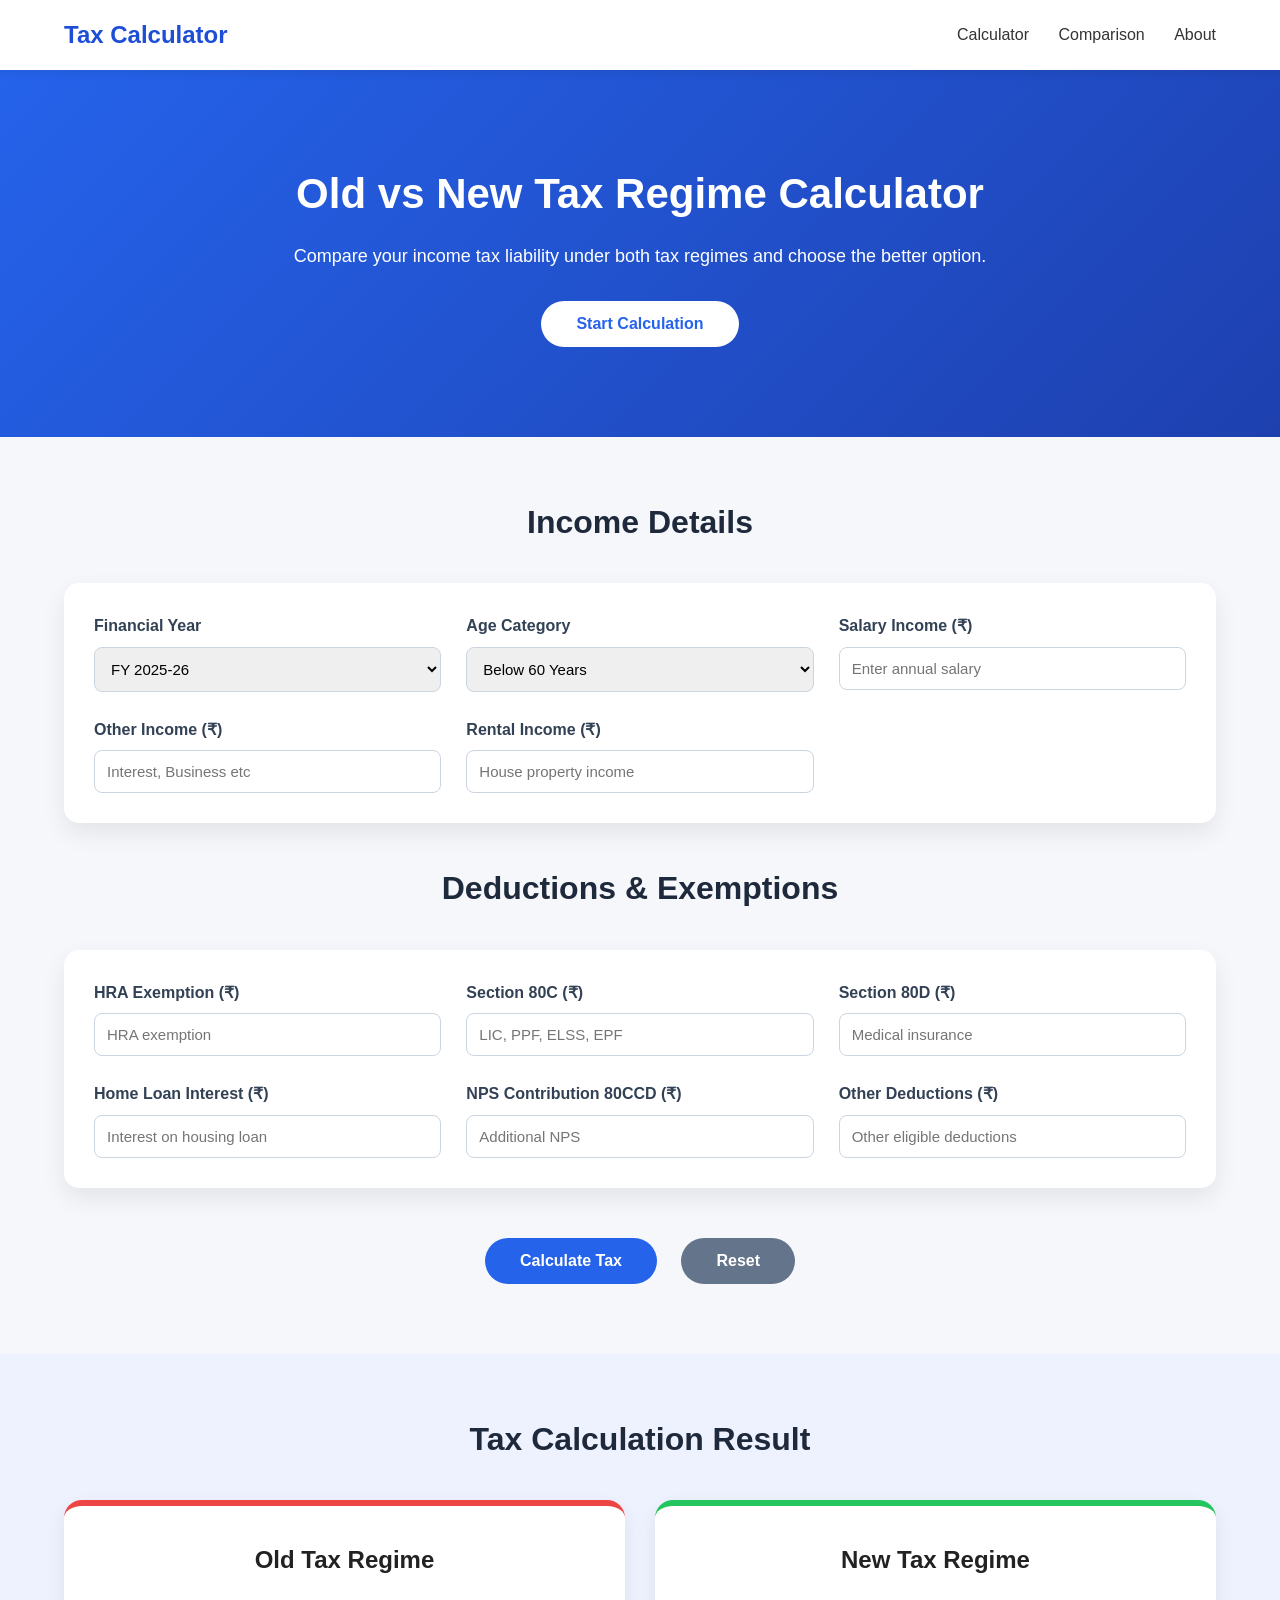
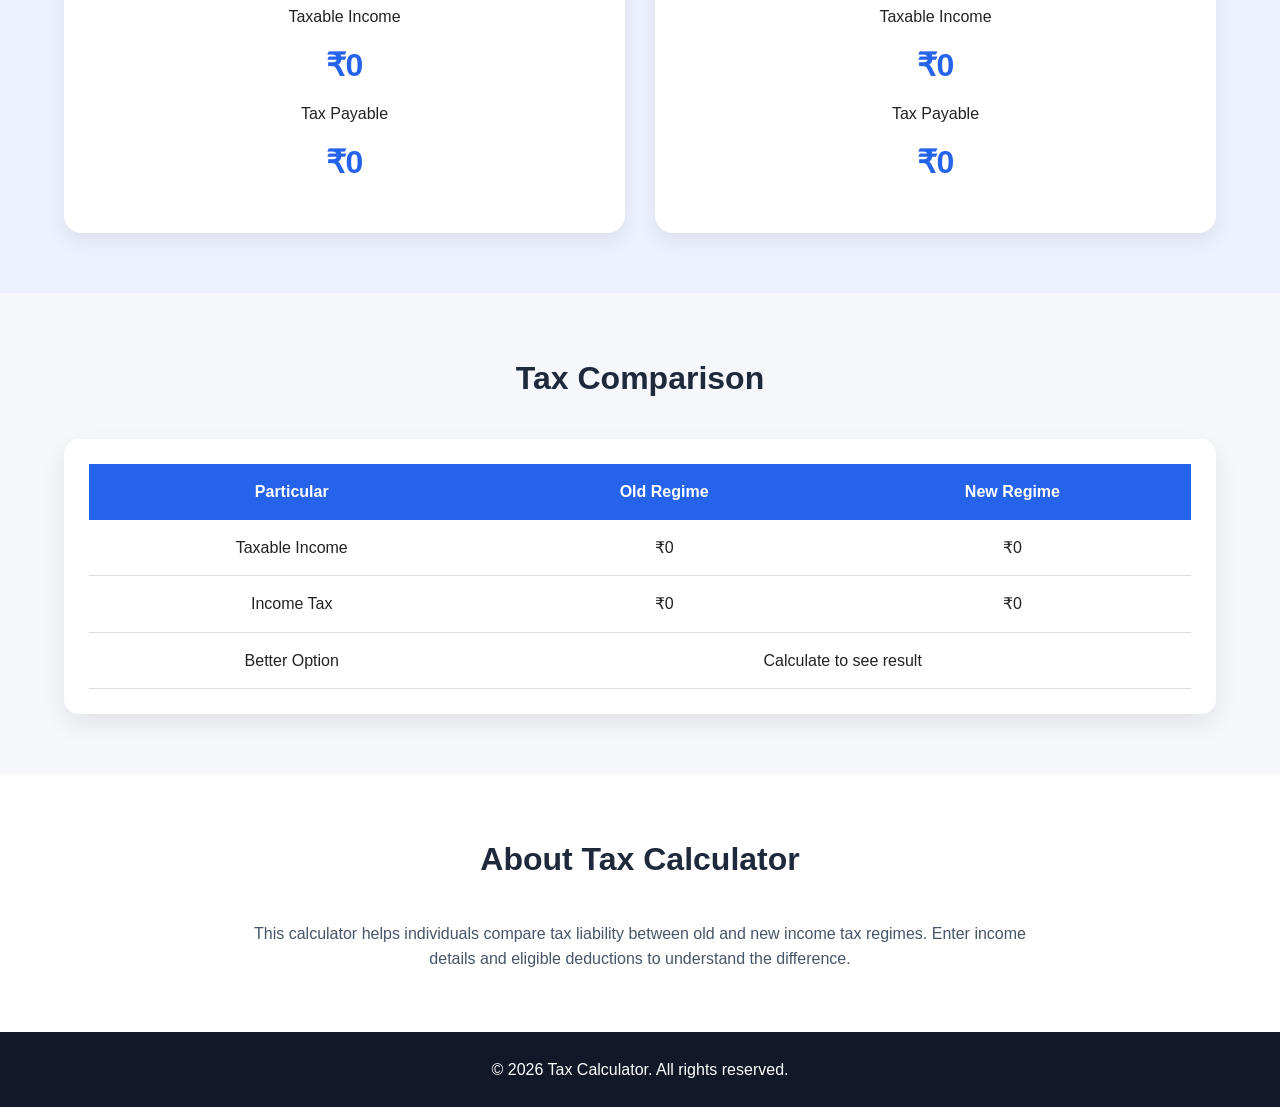
==== index.html @ 24376293 "Compate Old and new tax regime calculator" ====
<!DOCTYPE html>
<html lang="en">

<head>
    <meta charset="UTF-8">
    <meta name="viewport" content="width=device-width, initial-scale=1.0">

    <title>Old vs New Tax Regime Calculator</title>

    <meta name="description"
        content="Calculate and compare income tax under old and new tax regimes with deductions and exemptions.">

    <link rel="stylesheet" href="style.css">

</head>

<body>

    <!-- Header -->
    <header class="header">

        <div class="container header-container">

            <div class="logo">
                Tax Calculator
            </div>

            <nav>
                <a href="#calculator">Calculator</a>
                <a href="#comparison">Comparison</a>
                <a href="#about">About</a>
            </nav>

        </div>

    </header>


    <!-- Hero Section -->

    <section class="hero">

        <div class="container">

            <h1>
                Old vs New Tax Regime Calculator
            </h1>

            <p>
                Compare your income tax liability under both tax regimes
                and choose the better option.
            </p>

            <button onclick="scrollToCalculator()" class="primary-btn">
                Start Calculation
            </button>

        </div>

    </section>


    <!-- Calculator Section -->

    <section id="calculator" class="calculator-section">

        <div class="container">

            <h2>
                Income Details
            </h2>


            <div class="form-card">


                <div class="form-grid">


                    <!-- Financial Year -->

                    <div class="form-group">

                        <label>
                            Financial Year
                        </label>

                        <select id="financialYear">

                            <option value="2025-26">
                                FY 2025-26
                            </option>

                            <option value="2026-27">
                                FY 2026-27
                            </option>

                        </select>

                    </div>



                    <!-- Age Category -->

                    <div class="form-group">

                        <label>
                            Age Category
                        </label>

                        <select id="ageCategory">

                            <option value="normal">
                                Below 60 Years
                            </option>

                            <option value="senior">
                                60 Years and Above
                            </option>

                            <option value="superSenior">
                                80 Years and Above
                            </option>

                        </select>

                    </div>



                    <!-- Salary -->

                    <div class="form-group">

                        <label>
                            Salary Income (₹)
                        </label>

                        <input type="number"
                               id="salary"
                               placeholder="Enter annual salary">

                    </div>



                    <!-- Other Income -->

                    <div class="form-group">

                        <label>
                            Other Income (₹)
                        </label>

                        <input type="number"
                               id="otherIncome"
                               placeholder="Interest, Business etc">

                    </div>



                    <!-- Rental Income -->

                    <div class="form-group">

                        <label>
                            Rental Income (₹)
                        </label>

                        <input type="number"
                               id="rentalIncome"
                               placeholder="House property income">

                    </div>


                </div>


            </div>





            <!-- Deductions -->


            <h2>
                Deductions & Exemptions
            </h2>


            <div class="form-card">


                <div class="form-grid">


                    <div class="form-group">

                        <label>
                            HRA Exemption (₹)
                        </label>

                        <input type="number"
                               id="hra"
                               placeholder="HRA exemption">

                    </div>



                    <div class="form-group">

                        <label>
                            Section 80C (₹)
                        </label>

                        <input type="number"
                               id="section80c"
                               placeholder="LIC, PPF, ELSS, EPF">

                    </div>




                    <div class="form-group">

                        <label>
                            Section 80D (₹)
                        </label>

                        <input type="number"
                               id="section80d"
                               placeholder="Medical insurance">

                    </div>




                    <div class="form-group">

                        <label>
                            Home Loan Interest (₹)
                        </label>

                        <input type="number"
                               id="homeLoan"
                               placeholder="Interest on housing loan">

                    </div>




                    <div class="form-group">

                        <label>
                            NPS Contribution 80CCD (₹)
                        </label>

                        <input type="number"
                               id="nps"
                               placeholder="Additional NPS">

                    </div>



                    <div class="form-group">

                        <label>
                            Other Deductions (₹)
                        </label>

                        <input type="number"
                               id="otherDeduction"
                               placeholder="Other eligible deductions">

                    </div>


                </div>


            </div>



            <div class="action-area">

                <button class="calculate-btn"
                        onclick="calculateTax()">

                    Calculate Tax

                </button>


                <button class="reset-btn"
                        onclick="resetCalculator()">

                    Reset

                </button>

            </div>


        </div>


    </section>






    <!-- Result Section -->


    <section class="result-section">


        <div class="container">


            <h2>
                Tax Calculation Result
            </h2>



            <div class="result-grid">


                <div class="result-card old">

                    <h3>
                        Old Tax Regime
                    </h3>


                    <p>
                        Taxable Income
                    </p>

                    <h2 id="oldIncome">
                        ₹0
                    </h2>


                    <p>
                        Tax Payable
                    </p>

                    <h2 id="oldTax">
                        ₹0
                    </h2>


                </div>





                <div class="result-card new">


                    <h3>
                        New Tax Regime
                    </h3>


                    <p>
                        Taxable Income
                    </p>


                    <h2 id="newIncome">
                        ₹0
                    </h2>


                    <p>
                        Tax Payable
                    </p>


                    <h2 id="newTax">
                        ₹0
                    </h2>



                </div>


            </div>



        </div>


    </section>








    <!-- Comparison -->


    <section id="comparison"
             class="comparison-section">


        <div class="container">


            <h2>
                Tax Comparison
            </h2>



            <div class="comparison-card">


                <table>


                    <thead>

                        <tr>

                            <th>
                                Particular
                            </th>


                            <th>
                                Old Regime
                            </th>


                            <th>
                                New Regime
                            </th>


                        </tr>

                    </thead>


                    <tbody>


                        <tr>

                            <td>
                                Taxable Income
                            </td>


                            <td id="compareOldIncome">
                                ₹0
                            </td>


                            <td id="compareNewIncome">
                                ₹0
                            </td>


                        </tr>



                        <tr>

                            <td>
                                Income Tax
                            </td>


                            <td id="compareOldTax">
                                ₹0
                            </td>


                            <td id="compareNewTax">
                                ₹0
                            </td>


                        </tr>


                        <tr>

                            <td>
                                Better Option
                            </td>


                            <td colspan="2"
                                id="recommendation">

                                Calculate to see result

                            </td>


                        </tr>



                    </tbody>


                </table>


            </div>


        </div>


    </section>






    <!-- About -->


    <section id="about"
             class="about-section">


        <div class="container">


            <h2>
                About Tax Calculator
            </h2>


            <p>

                This calculator helps individuals compare tax
                liability between old and new income tax regimes.
                Enter income details and eligible deductions to
                understand the difference.

            </p>


        </div>


    </section>







    <!-- Footer -->


    <footer class="footer">


        <div class="container">

            <p>
                © 2026 Tax Calculator. All rights reserved.
            </p>


        </div>


    </footer>




<script src="script.js"></script>

</body>

</html>
---- style.css ----
/* ==========================================
   Global Settings
========================================== */


* {
    margin: 0;
    padding: 0;
    box-sizing: border-box;
}


html {
    scroll-behavior: smooth;
}


body {

    font-family: "Segoe UI", Arial, sans-serif;

    background: #f5f7fb;

    color: #222;

    line-height: 1.6;

}



.container {

    width: 90%;

    max-width: 1200px;

    margin: auto;

}





/* ==========================================
   Header
========================================== */


.header {

    background: #ffffff;

    position: sticky;

    top: 0;

    z-index: 1000;

    box-shadow: 0 2px 10px rgba(0,0,0,0.08);

}



.header-container {

    display: flex;

    justify-content: space-between;

    align-items: center;

    height: 70px;

}



.logo {

    font-size: 24px;

    font-weight: 700;

    color: #1d4ed8;

}



nav a {

    text-decoration: none;

    color: #333;

    margin-left: 25px;

    font-weight: 500;

}



nav a:hover {

    color: #2563eb;

}





/* ==========================================
   Hero Section
========================================== */


.hero {

    background:

    linear-gradient(
        135deg,
        #2563eb,
        #1e40af
    );

    color: white;

    text-align: center;

    padding: 90px 20px;

}



.hero h1 {

    font-size: 42px;

    margin-bottom: 15px;

}



.hero p {

    font-size: 18px;

    max-width: 700px;

    margin: auto;

    margin-bottom: 30px;

}





.primary-btn {

    background:white;

    color:#2563eb;

    border:none;

    padding:14px 35px;

    border-radius:30px;

    font-size:16px;

    cursor:pointer;

    font-weight:600;

}



.primary-btn:hover {

    transform:translateY(-2px);

}





/* ==========================================
   Sections
========================================== */


section {

    padding:60px 0;

}



section h2 {

    text-align:center;

    margin-bottom:35px;

    font-size:32px;

    color:#1e293b;

}






/* ==========================================
   Form Cards
========================================== */


.form-card {

    background:white;

    padding:30px;

    border-radius:15px;

    box-shadow:

    0 10px 25px rgba(0,0,0,0.08);

    margin-bottom:40px;

}





.form-grid {


    display:grid;

    grid-template-columns:

    repeat(3,1fr);

    gap:25px;


}





.form-group {


    display:flex;

    flex-direction:column;


}




.form-group label {


    font-weight:600;

    margin-bottom:8px;

    color:#334155;


}




.form-group input,

.form-group select {


    padding:12px;

    border:1px solid #cbd5e1;

    border-radius:8px;

    font-size:15px;

    outline:none;


}




.form-group input:focus,

.form-group select:focus {


    border-color:#2563eb;

}





/* ==========================================
   Buttons
========================================== */


.action-area {


    text-align:center;

    margin-top:20px;


}



.calculate-btn,

.reset-btn {


    padding:14px 35px;

    border:none;

    border-radius:30px;

    cursor:pointer;

    font-size:16px;

    margin:10px;

    font-weight:600;


}



.calculate-btn {


    background:#2563eb;

    color:white;


}



.reset-btn {


    background:#64748b;

    color:white;


}



.calculate-btn:hover,

.reset-btn:hover {


    opacity:0.9;

}





/* ==========================================
   Result Cards
========================================== */


.result-section {


    background:#eef2ff;


}



.result-grid {


    display:grid;

    grid-template-columns:

    repeat(2,1fr);

    gap:30px;


}



.result-card {


    background:white;

    padding:35px;

    border-radius:18px;

    text-align:center;

    box-shadow:

    0 8px 20px rgba(0,0,0,0.08);


    transition:0.3s;


}



.result-card:hover {


    transform:translateY(-5px);


}




.result-card h3 {


    font-size:24px;

    margin-bottom:25px;


}



.result-card h2 {


    color:#2563eb;

    margin:10px 0;


}



.old {

    border-top:6px solid #ef4444;

}



.new {

    border-top:6px solid #22c55e;

}





/* ==========================================
   Comparison Table
========================================== */


.comparison-card {


    background:white;

    padding:25px;

    border-radius:15px;

    box-shadow:

    0 10px 25px rgba(0,0,0,0.08);


}



table {


    width:100%;

    border-collapse:collapse;


}



th {


    background:#2563eb;

    color:white;

    padding:15px;


}



td {


    padding:15px;

    text-align:center;

    border-bottom:1px solid #ddd;


}



tr:hover {


    background:#f8fafc;


}





/* ==========================================
   About
========================================== */


.about-section {


    background:white;

    text-align:center;


}



.about-section p {


    max-width:800px;

    margin:auto;

    color:#475569;


}






/* ==========================================
   Footer
========================================== */


.footer {


    background:#111827;

    color:white;

    text-align:center;

    padding:25px;


}







/* ==========================================
   Responsive Design
========================================== */


@media(max-width:900px){


    .form-grid {


        grid-template-columns:

        repeat(2,1fr);


    }


}




@media(max-width:600px){



    .header-container {


        flex-direction:column;

        height:auto;

        padding:15px;


    }



    nav {


        margin-top:10px;


    }



    nav a {


        margin:0 10px;


    }




    .hero h1 {


        font-size:30px;


    }




    .form-grid {


        grid-template-columns:1fr;


    }





    .result-grid {


        grid-template-columns:1fr;


    }



    table {


        font-size:14px;


    }



}
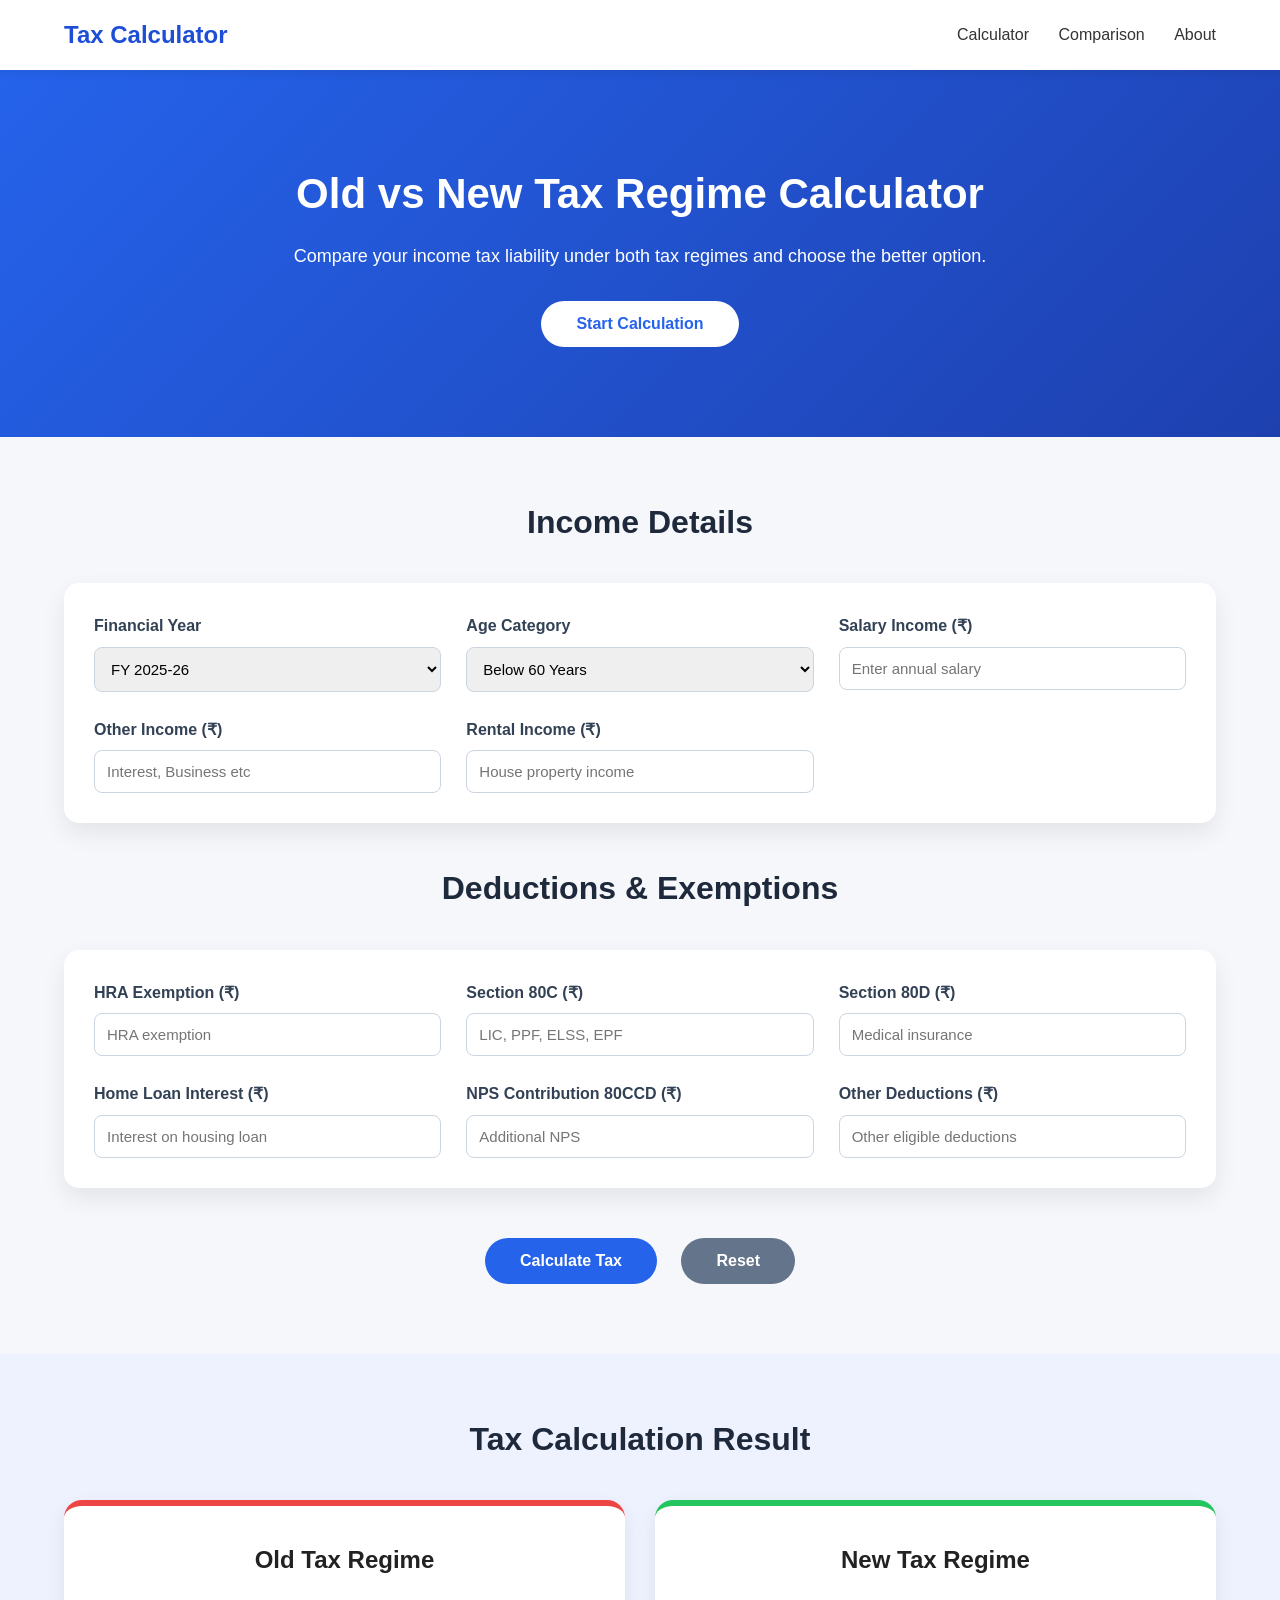
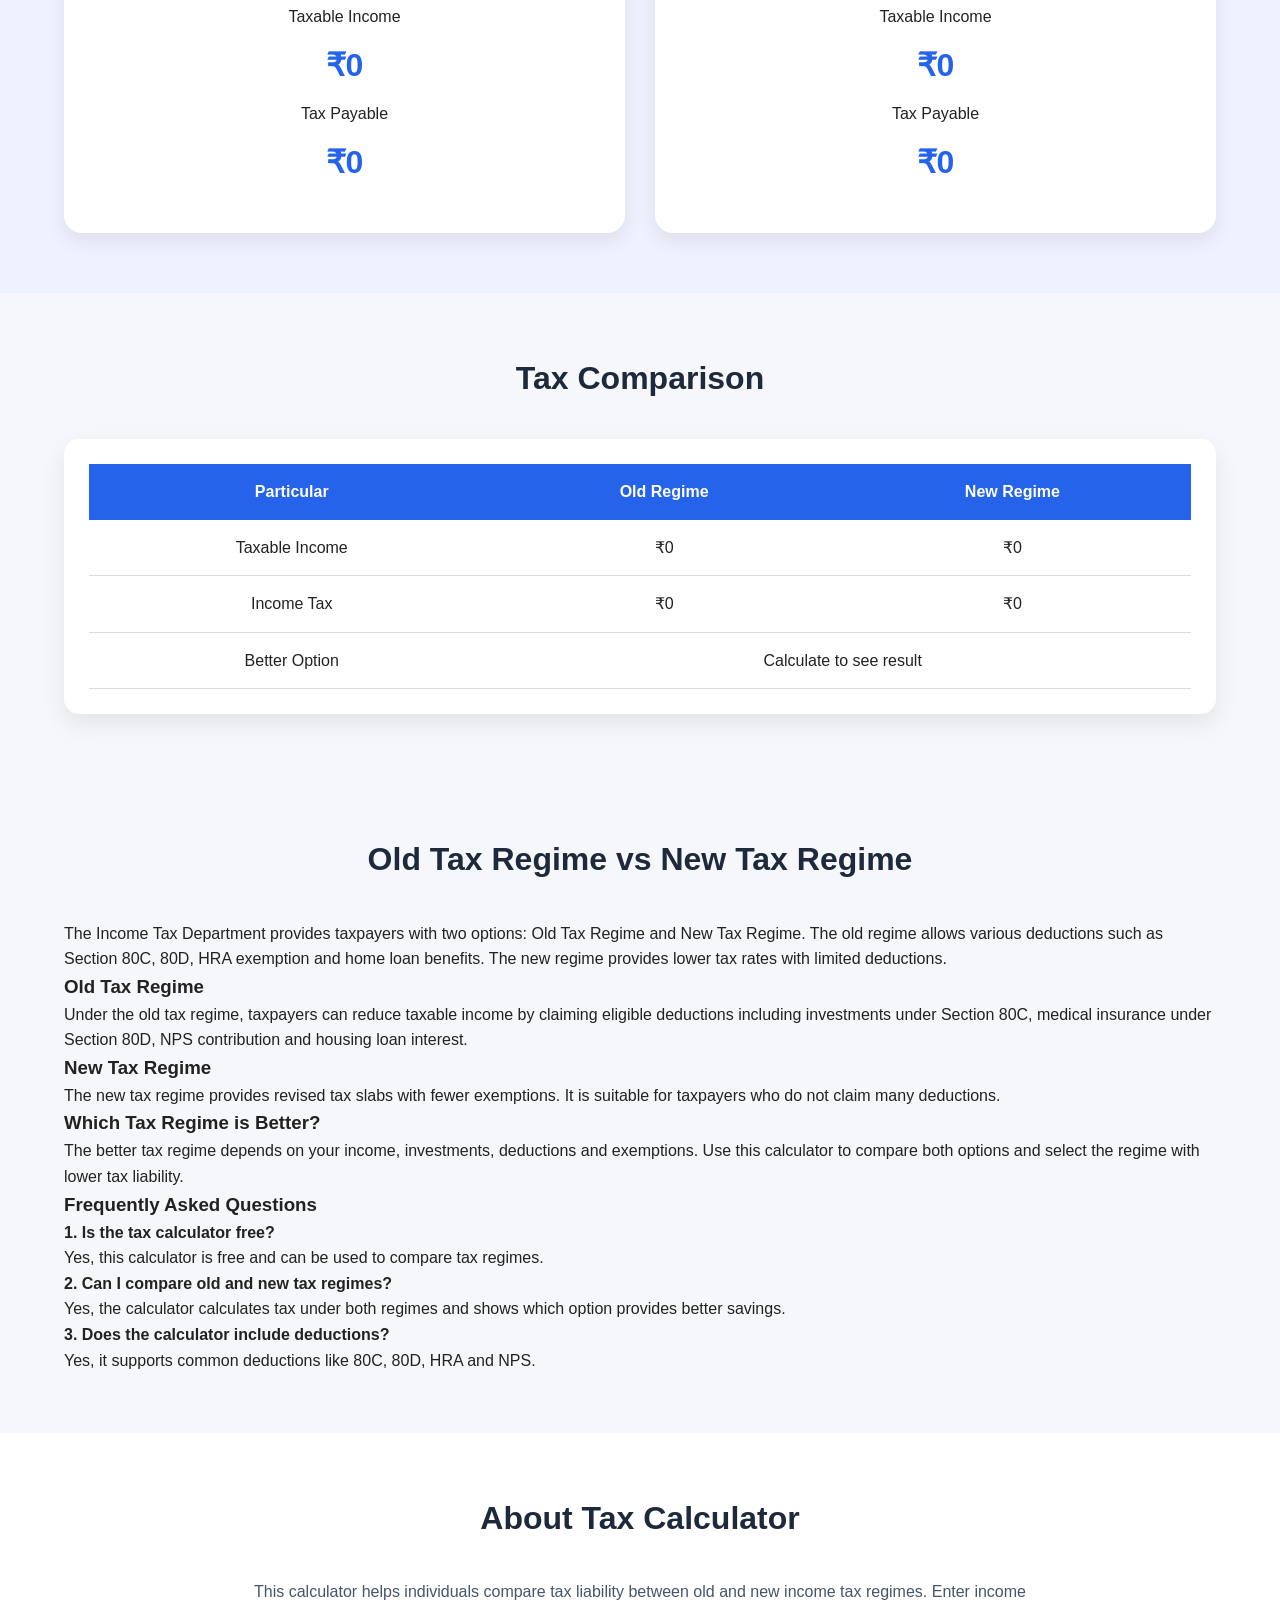
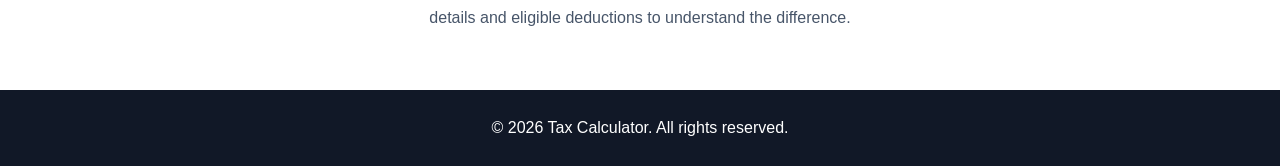
==== commit 6a902398: "Added SEO content sitemap and robots" ====
--- a/index.html
+++ b/index.html
@@ -2,15 +2,36 @@
 <html lang="en">
 
 <head>
-    <meta charset="UTF-8">
-    <meta name="viewport" content="width=device-width, initial-scale=1.0">
-
-    <title>Old vs New Tax Regime Calculator</title>
-
-    <meta name="description"
-        content="Calculate and compare income tax under old and new tax regimes with deductions and exemptions.">
-
-    <link rel="stylesheet" href="style.css">
+<meta charset="UTF-8">
+
+<meta name="viewport" content="width=device-width, initial-scale=1.0">
+
+
+<title>
+Income Tax Calculator FY 2025-26 | Old vs New Tax Regime Comparison
+</title>
+
+
+<meta name="description"
+content="Free Income Tax Calculator FY 2025-26. Compare Old vs New Tax Regime, calculate taxable income, deductions, and find the best tax saving option.">
+
+
+<meta name="keywords"
+content="
+income tax calculator,
+old vs new tax regime calculator,
+tax calculator FY 2025-26,
+salary tax calculator,
+income tax calculator India,
+80C tax calculator
+">
+
+
+<meta name="author"
+content="Tax Calculator">
+
+
+<link rel="stylesheet" href="style.css">
 
 </head>
 
@@ -542,7 +563,94 @@
 
     </section>
 
-
+<section class="seo-content">
+
+<div class="container">
+
+<h2>
+Old Tax Regime vs New Tax Regime
+</h2>
+
+
+<p>
+The Income Tax Department provides taxpayers with two options:
+Old Tax Regime and New Tax Regime. The old regime allows various
+deductions such as Section 80C, 80D, HRA exemption and home loan
+benefits. The new regime provides lower tax rates with limited deductions.
+</p>
+
+
+<h3>
+Old Tax Regime
+</h3>
+
+<p>
+Under the old tax regime, taxpayers can reduce taxable income by
+claiming eligible deductions including investments under Section 80C,
+medical insurance under Section 80D, NPS contribution and housing loan
+interest.
+</p>
+
+
+<h3>
+New Tax Regime
+</h3>
+
+<p>
+The new tax regime provides revised tax slabs with fewer exemptions.
+It is suitable for taxpayers who do not claim many deductions.
+</p>
+
+
+
+<h3>
+Which Tax Regime is Better?
+</h3>
+
+<p>
+The better tax regime depends on your income, investments,
+deductions and exemptions. Use this calculator to compare both
+options and select the regime with lower tax liability.
+</p>
+
+
+
+<h3>
+Frequently Asked Questions
+</h3>
+
+
+<h4>
+1. Is the tax calculator free?
+</h4>
+
+<p>
+Yes, this calculator is free and can be used to compare tax regimes.
+</p>
+
+
+<h4>
+2. Can I compare old and new tax regimes?
+</h4>
+
+<p>
+Yes, the calculator calculates tax under both regimes and shows
+which option provides better savings.
+</p>
+
+
+<h4>
+3. Does the calculator include deductions?
+</h4>
+
+<p>
+Yes, it supports common deductions like 80C, 80D, HRA and NPS.
+</p>
+
+
+</div>
+
+</section>
 
 
 
@@ -606,6 +714,15 @@
 
 <script src="script.js"></script>
 
+<!-- Vercel Analytics -->
+<script>
+window.va = window.va || function () {
+  (window.vaq = window.vaq || []).push(arguments);
+};
+</script>
+
+<script defer src="/_vercel/insights/script.js"></script>
+
 </body>
 
 </html>
